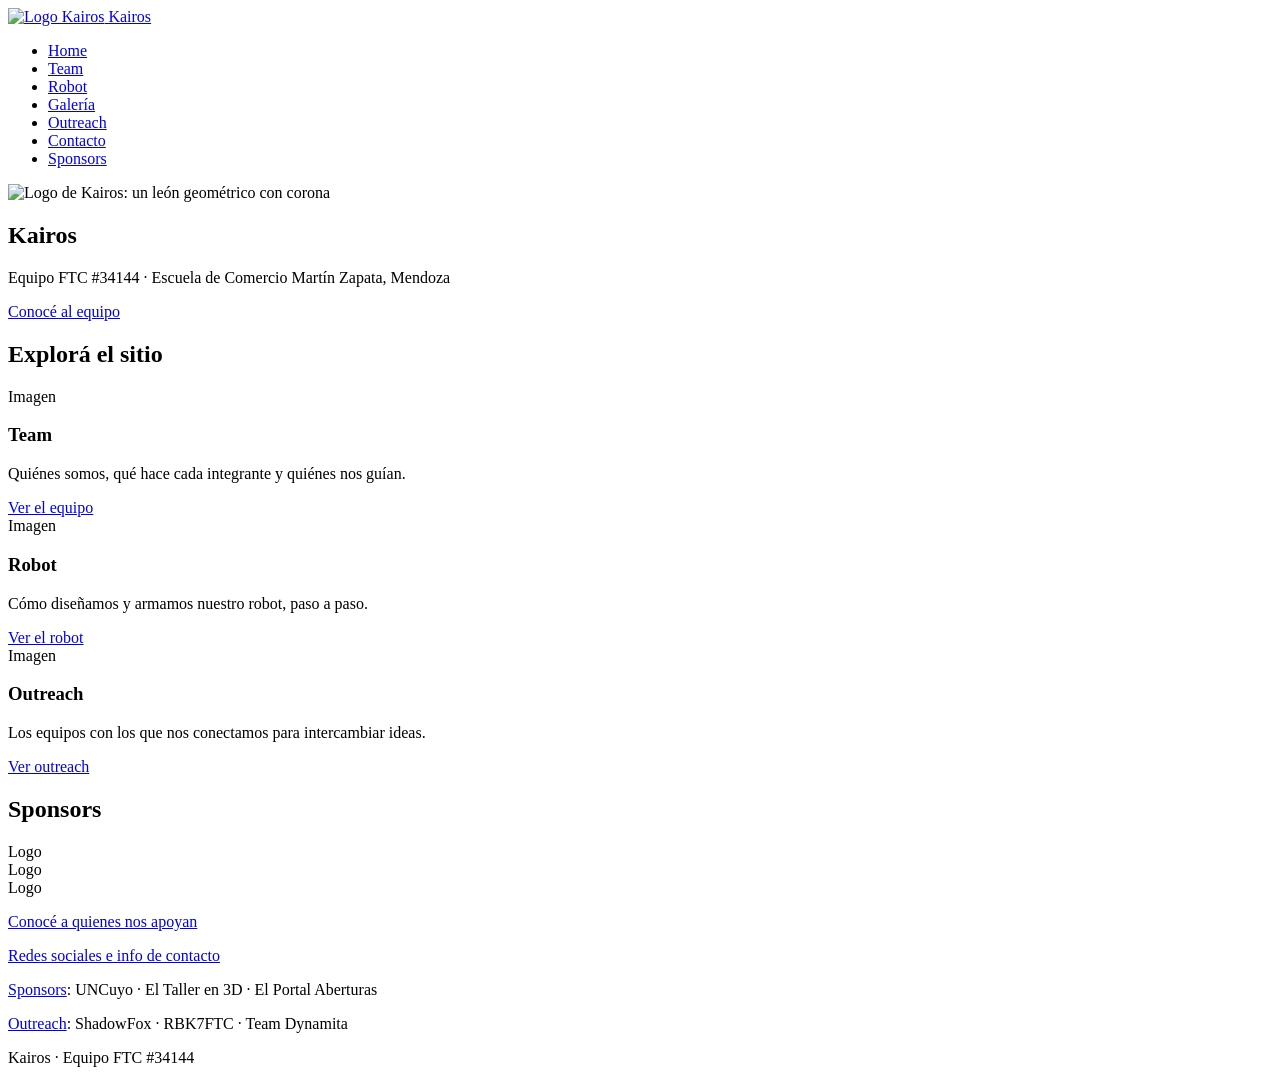
==== index.html @ e5d177cb "Add files via upload" ====
<!DOCTYPE html>
<html lang="es">
<head>
  <meta charset="UTF-8">
  <meta name="viewport" content="width=device-width, initial-scale=1.0">
  <meta name="description" content="Kairos, equipo FTC #34144 de la Escuela de Comercio Martín Zapata, Mendoza.">
  <title>Inicio | Kairos</title>
  <link rel="icon" href="img/logo.jpg">
  <link rel="stylesheet" href="css/style.css">
</head>
<body>
  <header>
    <div class="barra">
      <a class="marca" href="index.html"><img src="img/logo.jpg" alt="Logo Kairos"> Kairos</a>
      <nav aria-label="Menú principal">
        <ul>
          <li><a href="index.html" aria-current="page">Home</a></li>
          <li><a href="team.html">Team</a></li>
          <li><a href="robot.html">Robot</a></li>
          <li><a href="galeria.html">Galería</a></li>
          <li><a href="outreach.html">Outreach</a></li>
          <li><a href="contacto.html">Contacto</a></li>
          <li><a href="sponsors.html">Sponsors</a></li>
        </ul>
      </nav>
    </div>
  </header>

  <main>
    <section id="banner">
      <img class="logo-grande" src="img/logo.jpg" alt="Logo de Kairos: un león geométrico con corona">
      <h1>Kairos</h1>
      <p class="subtitulo">Equipo FTC #34144 · Escuela de Comercio Martín Zapata, Mendoza</p>
      <a class="boton" href="team.html">Conocé al equipo</a>
    </section>

    <section>
      <h2>Explorá el sitio</h2>
      <div class="grilla">
        <article class="tarjeta">
          <div class="foto">Imagen</div>
          <h3>Team</h3>
          <p>Quiénes somos, qué hace cada integrante y quiénes nos guían.</p>
          <a href="team.html">Ver el equipo</a>
        </article>
        <article class="tarjeta">
          <div class="foto">Imagen</div>
          <h3>Robot</h3>
          <p>Cómo diseñamos y armamos nuestro robot, paso a paso.</p>
          <a href="robot.html">Ver el robot</a>
        </article>
        <article class="tarjeta">
          <div class="foto">Imagen</div>
          <h3>Outreach</h3>
          <p>Los equipos con los que nos conectamos para intercambiar ideas.</p>
          <a href="outreach.html">Ver outreach</a>
        </article>
      </div>
    </section>

    <section>
      <h2>Sponsors</h2>
      <div class="grilla">
        <div class="foto logo">Logo</div>
        <div class="foto logo">Logo</div>
        <div class="foto logo">Logo</div>
      </div>
      <p><a href="sponsors.html">Conocé a quienes nos apoyan</a></p>
    </section>
  </main>

  <footer>
    <p><a href="contacto.html">Redes sociales e info de contacto</a></p>
    <p><a href="sponsors.html">Sponsors</a>: UNCuyo · El Taller en 3D · El Portal Aberturas</p>
    <p><a href="outreach.html">Outreach</a>: ShadowFox · RBK7FTC · Team Dynamita</p>
    <p>Kairos · Equipo FTC #34144</p>
  </footer>
</body>
</html>
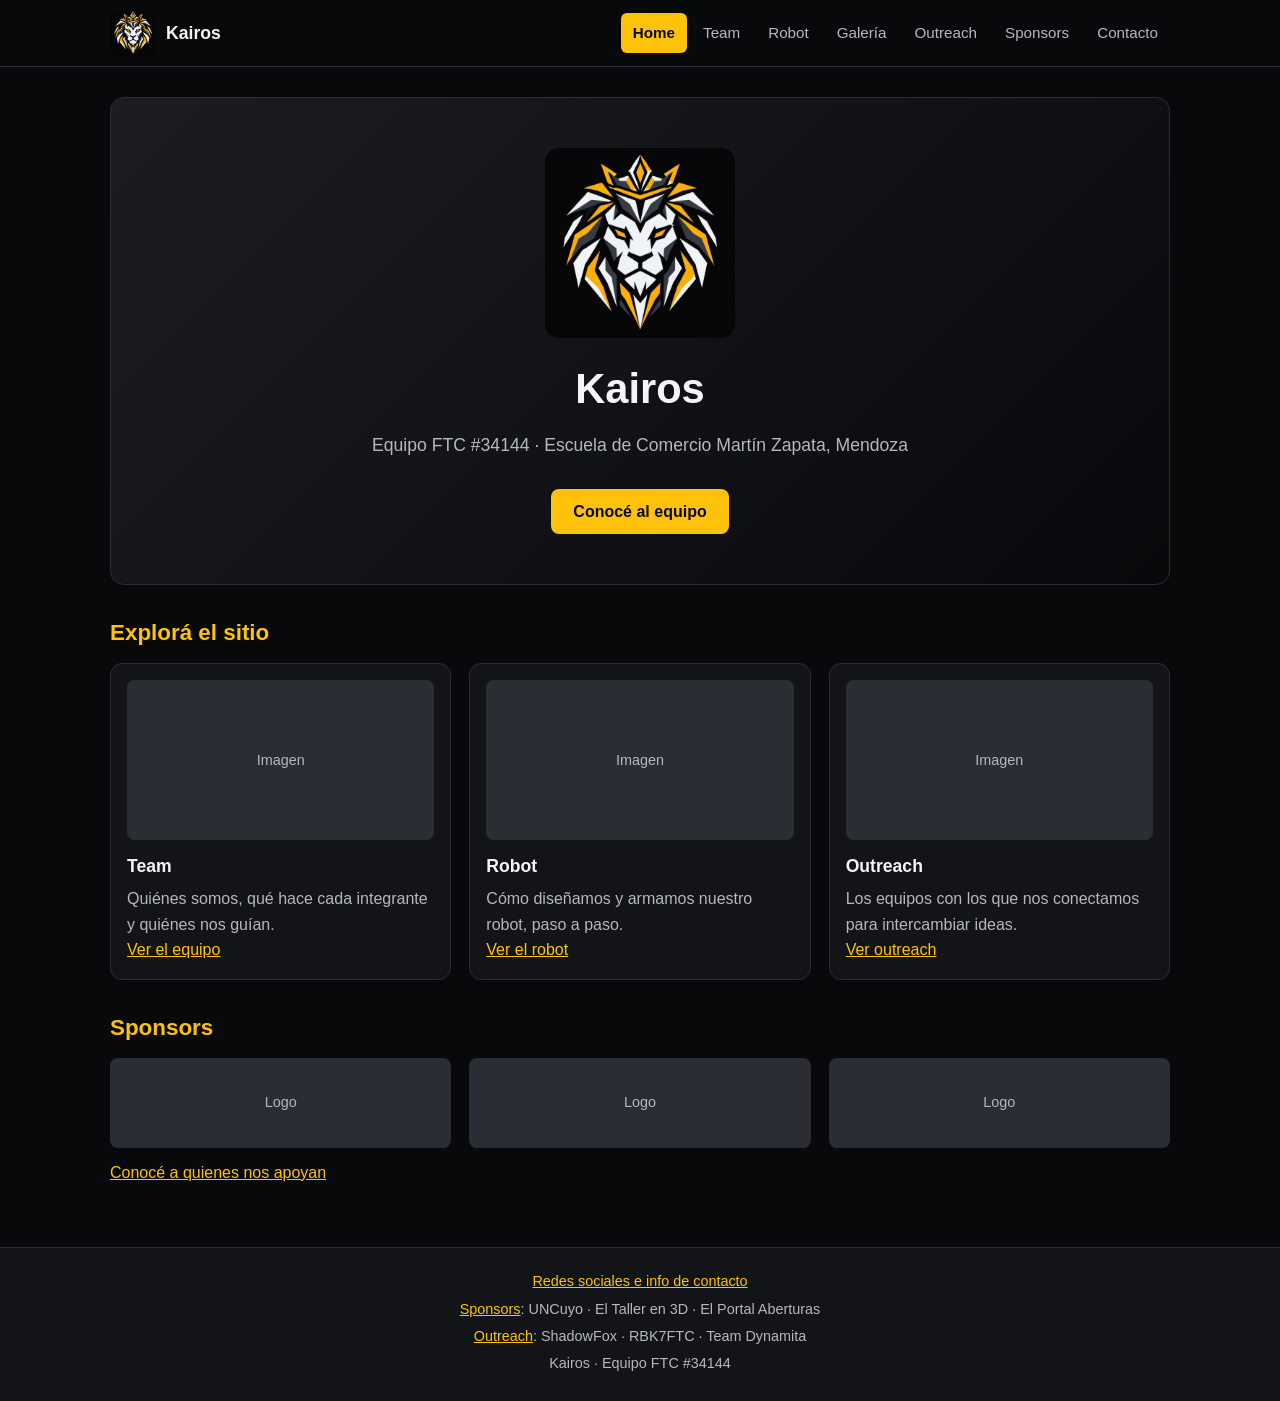
==== commit dc7c4168: "Corrección Pages Sponsors/Contacto" ====
--- a/index.html
+++ b/index.html
@@ -19,8 +19,8 @@
           <li><a href="robot.html">Robot</a></li>
           <li><a href="galeria.html">Galería</a></li>
           <li><a href="outreach.html">Outreach</a></li>
+          <li><a href="sponsors.html">Sponsors</a></li>
           <li><a href="contacto.html">Contacto</a></li>
-          <li><a href="sponsors.html">Sponsors</a></li>
         </ul>
       </nav>
     </div>
--- a/css/style.css
+++ b/css/style.css
@@ -0,0 +1,230 @@
+/* ===== Kairos - hoja de estilos única ===== */
+
+:root {
+  --fondo: #08090b;
+  --panel: #121418;
+  --borde: #2a2d34;
+  --texto: #f4f5f7;
+  --suave: #b4b8c0;
+  --acento: #ffc20a;
+  --acento-oscuro: #d9a300;
+}
+
+* { box-sizing: border-box; margin: 0; padding: 0; }
+
+body {
+  font-family: "Segoe UI", Roboto, Arial, sans-serif;
+  background: var(--fondo);
+  color: var(--texto);
+  line-height: 1.6;
+}
+
+a { color: var(--acento); }
+img { max-width: 100%; display: block; }
+
+/* ----- Encabezado y menú ----- */
+header {
+  background: var(--fondo);
+  border-bottom: 1px solid var(--borde);
+  position: sticky;
+  top: 0;
+  z-index: 10;
+}
+
+.barra {
+  max-width: 1100px;
+  margin: 0 auto;
+  padding: 10px 20px;
+  display: flex;
+  align-items: center;
+  justify-content: space-between;
+  flex-wrap: wrap;
+  gap: 10px;
+}
+
+.marca {
+  display: flex;
+  align-items: center;
+  gap: 10px;
+  text-decoration: none;
+  color: var(--texto);
+  font-weight: 700;
+  font-size: 1.1rem;
+}
+
+.marca img { width: 46px; height: 46px; border-radius: 8px; }
+
+nav ul {
+  list-style: none;
+  display: flex;
+  flex-wrap: wrap;
+  gap: 4px;
+}
+
+nav a {
+  display: block;
+  padding: 8px 12px;
+  border-radius: 6px;
+  color: var(--suave);
+  text-decoration: none;
+  font-size: 0.95rem;
+}
+
+nav a:hover { background: var(--borde); color: var(--texto); }
+
+nav a[aria-current="page"] {
+  background: var(--acento);
+  color: #08090b;
+  font-weight: 700;
+}
+
+/* ----- Contenido ----- */
+main {
+  max-width: 1100px;
+  margin: 0 auto;
+  padding: 30px 20px 50px;
+}
+
+h1 { font-size: 2.1rem; margin-bottom: 8px; }
+h2 { font-size: 1.4rem; margin: 30px 0 12px; color: var(--acento); }
+h3 { font-size: 1.1rem; margin-bottom: 6px; }
+p { color: var(--suave); margin-bottom: 12px; }
+
+.subtitulo { font-size: 1.1rem; margin-bottom: 20px; }
+
+#banner {
+  background: linear-gradient(135deg, #1b1d23, #08090b);
+  border: 1px solid var(--borde);
+  border-radius: 14px;
+  padding: 50px 30px;
+  text-align: center;
+  margin-bottom: 30px;
+}
+
+#banner h1 { font-size: 2.6rem; }
+.logo-grande { width: 190px; height: 190px; margin: 0 auto 18px; border-radius: 14px; }
+
+.boton {
+  display: inline-block;
+  background: var(--acento);
+  color: #08090b;
+  font-weight: 700;
+  padding: 10px 22px;
+  border-radius: 8px;
+  text-decoration: none;
+  border: none;
+  cursor: pointer;
+  font-size: 1rem;
+  margin-top: 10px;
+}
+
+.boton:hover { background: var(--acento-oscuro); }
+
+/* ----- Grillas y tarjetas ----- */
+.grilla {
+  display: grid;
+  grid-template-columns: repeat(auto-fit, minmax(220px, 1fr));
+  gap: 18px;
+}
+
+.tarjeta {
+  background: var(--panel);
+  border: 1px solid var(--borde);
+  border-radius: 12px;
+  padding: 16px;
+}
+
+.tarjeta p { margin-bottom: 0; }
+
+.foto {
+  background: var(--borde);
+  color: var(--suave);
+  border-radius: 8px;
+  height: 160px;
+  display: flex;
+  align-items: center;
+  justify-content: center;
+  margin-bottom: 12px;
+  font-size: 0.9rem;
+}
+
+.foto.grande { height: 300px; }
+.foto.logo { height: 90px; }
+
+.rol { color: var(--acento); font-size: 0.9rem; font-weight: 600; }
+
+/* ----- Pasos del proceso ----- */
+ol.pasos { list-style: none; counter-reset: paso; }
+
+ol.pasos li {
+  counter-increment: paso;
+  background: var(--panel);
+  border: 1px solid var(--borde);
+  border-radius: 10px;
+  padding: 14px 16px 14px 56px;
+  margin-bottom: 10px;
+  position: relative;
+  color: var(--suave);
+}
+
+ol.pasos li::before {
+  content: counter(paso);
+  position: absolute;
+  left: 14px;
+  top: 12px;
+  width: 28px;
+  height: 28px;
+  background: var(--acento);
+  color: #08090b;
+  font-weight: 700;
+  border-radius: 50%;
+  text-align: center;
+  line-height: 28px;
+}
+
+ol.pasos strong { color: var(--texto); }
+
+/* ----- Formulario ----- */
+form label { display: block; margin: 12px 0 4px; }
+
+form input, form textarea {
+  width: 100%;
+  padding: 10px;
+  background: var(--panel);
+  color: var(--texto);
+  border: 1px solid var(--borde);
+  border-radius: 8px;
+  font-size: 1rem;
+  font-family: inherit;
+}
+
+form input:focus, form textarea:focus {
+  outline: 2px solid var(--acento);
+}
+
+.dos-columnas {
+  display: grid;
+  grid-template-columns: repeat(auto-fit, minmax(300px, 1fr));
+  gap: 30px;
+}
+
+ul.lista { margin-left: 20px; color: var(--suave); }
+ul.lista li { margin-bottom: 6px; }
+
+/* ----- Pie de página ----- */
+footer {
+  border-top: 1px solid var(--borde);
+  background: var(--panel);
+  text-align: center;
+  padding: 22px 20px;
+  color: var(--suave);
+  font-size: 0.9rem;
+}
+
+footer p { margin-bottom: 4px; }
+
+@media (max-width: 600px) {
+  h1 { font-size: 1.7rem; }
+  #banner h1 { font-size: 2rem; }
+  .foto.grande { height: 200px; }
+}
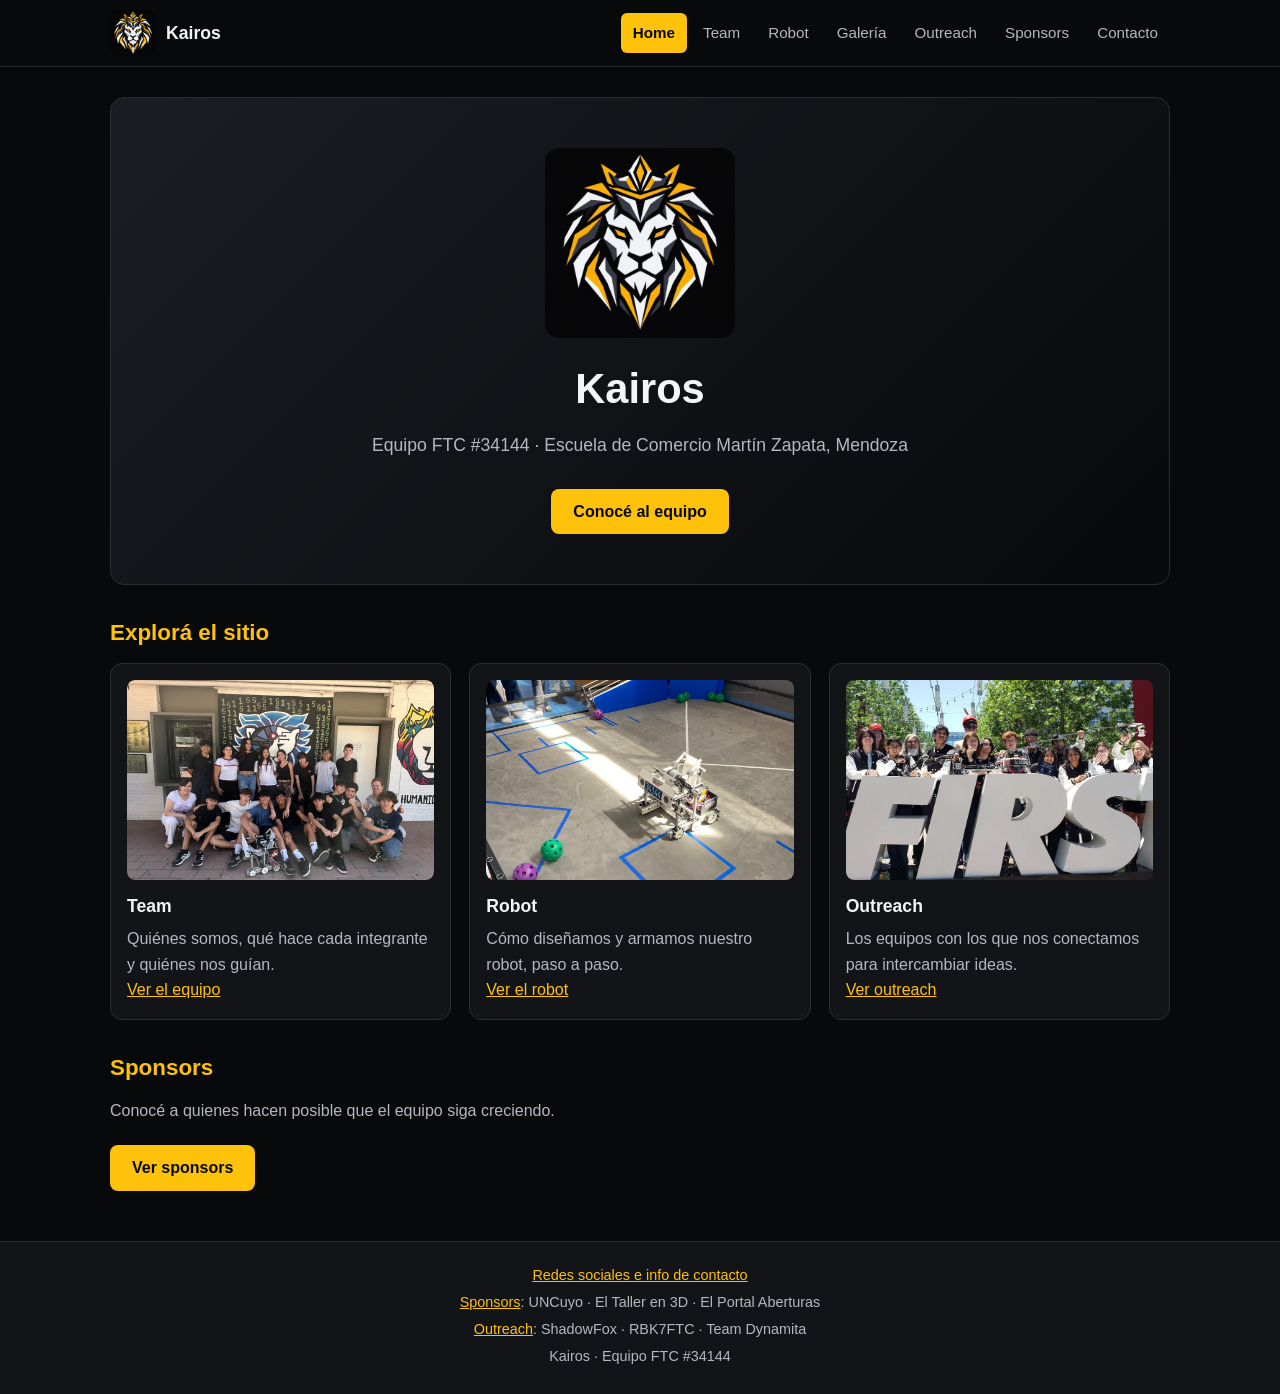
==== commit b42ede3e: "Add files via upload" ====
--- a/index.html
+++ b/index.html
@@ -38,19 +38,19 @@
       <h2>Explorá el sitio</h2>
       <div class="grilla">
         <article class="tarjeta">
-          <div class="foto">Imagen</div>
+          <div class="foto"><img src="img/galeria/equipo-escuela.jpg" alt="El equipo frente al mural del león" loading="lazy"></div>
           <h3>Team</h3>
           <p>Quiénes somos, qué hace cada integrante y quiénes nos guían.</p>
           <a href="team.html">Ver el equipo</a>
         </article>
         <article class="tarjeta">
-          <div class="foto">Imagen</div>
+          <div class="foto"><img src="img/galeria/ftc-cancha.jpg" alt="El robot FTC en la cancha" loading="lazy"></div>
           <h3>Robot</h3>
           <p>Cómo diseñamos y armamos nuestro robot, paso a paso.</p>
           <a href="robot.html">Ver el robot</a>
         </article>
         <article class="tarjeta">
-          <div class="foto">Imagen</div>
+          <div class="foto"><img src="img/outreach/first.jpg" alt="El equipo en la FIRST" loading="lazy"></div>
           <h3>Outreach</h3>
           <p>Los equipos con los que nos conectamos para intercambiar ideas.</p>
           <a href="outreach.html">Ver outreach</a>
@@ -60,12 +60,8 @@
 
     <section>
       <h2>Sponsors</h2>
-      <div class="grilla">
-        <div class="foto logo">Logo</div>
-        <div class="foto logo">Logo</div>
-        <div class="foto logo">Logo</div>
-      </div>
-      <p><a href="sponsors.html">Conocé a quienes nos apoyan</a></p>
+      <p>Conocé a quienes hacen posible que el equipo siga creciendo.</p>
+      <a class="boton" href="sponsors.html">Ver sponsors</a>
     </section>
   </main>
 
--- a/css/style.css
+++ b/css/style.css
@@ -228,3 +228,297 @@
   #banner h1 { font-size: 2rem; }
   .foto.grande { height: 200px; }
 }
+
+/* ===== Sponsors ===== */
+.ayuda { font-size: 0.9rem; }
+
+.sponsors-grilla {
+  display: grid;
+  grid-template-columns: repeat(3, minmax(0, 1fr));
+  gap: 24px;
+  justify-items: center;
+  margin: 20px 0 10px;
+}
+
+.sponsor {
+  background: none;
+  border: none;
+  color: var(--texto);
+  font: inherit;
+  cursor: pointer;
+  width: 100%;
+  max-width: 280px;
+  text-align: center;
+  transition: transform 0.2s ease;
+}
+
+.sponsor-img {
+  display: block;
+  aspect-ratio: 1;
+  border-radius: 24px;
+  overflow: hidden;
+  background: var(--panel);
+  border: 1px solid var(--borde);
+  transition: border-color 0.2s, box-shadow 0.2s;
+}
+
+.sponsor-logo { width: 100%; height: 100%; object-fit: contain; padding: 16px; box-sizing: border-box; }
+
+.vacio {
+  display: flex;
+  align-items: center;
+  justify-content: center;
+  background: var(--borde);
+  color: var(--suave);
+  font-weight: 700;
+}
+
+.sponsor-logo.vacio { width: 100%; height: 100%; font-size: 2.4rem; }
+.sponsor-nombre { display: block; margin-top: 12px; font-weight: 700; font-size: 1.05rem; }
+
+.sponsor:hover, .sponsor:focus-visible { transform: scale(1.07); }
+.sponsor:hover .sponsor-img, .sponsor:focus-visible .sponsor-img {
+  border-color: var(--acento);
+  box-shadow: 0 8px 30px rgba(255, 194, 10, 0.18);
+}
+.sponsor:focus-visible { outline: none; }
+
+/* Modal con fondo difuminado */
+.sin-scroll { overflow: hidden; }
+
+.modal {
+  position: fixed;
+  inset: 0;
+  z-index: 50;
+  display: flex;
+  align-items: center;
+  justify-content: center;
+  padding: 16px;
+  background: rgba(8, 9, 11, 0.55);
+  backdrop-filter: blur(10px);
+  -webkit-backdrop-filter: blur(10px);
+  opacity: 0;
+  transition: opacity 0.2s ease;
+}
+.modal[hidden] { display: none; }
+.modal.abierto { opacity: 1; }
+
+.modal-caja {
+  position: relative;
+  width: 100%;
+  max-width: 820px;
+  max-height: 92vh;
+  overflow-y: auto;
+  background: var(--panel);
+  border: 1px solid var(--borde);
+  border-radius: 20px;
+  padding: 28px;
+  transform: scale(0.94);
+  transition: transform 0.2s ease;
+}
+.modal.abierto .modal-caja { transform: scale(1); }
+
+.cerrar {
+  position: absolute;
+  top: 12px;
+  right: 14px;
+  width: 38px;
+  height: 38px;
+  border-radius: 50%;
+  border: 1px solid var(--borde);
+  background: var(--fondo);
+  color: var(--texto);
+  font-size: 1.5rem;
+  line-height: 1;
+  cursor: pointer;
+}
+.cerrar:hover { border-color: var(--acento); color: var(--acento); }
+
+.modal-cab { display: flex; align-items: center; gap: 18px; margin-bottom: 20px; padding-right: 40px; }
+.modal-cab h2 { margin: 0; color: var(--texto); font-size: 2rem; }
+.modal-logo { width: 84px; height: 84px; border-radius: 18px; object-fit: cover; flex-shrink: 0; }
+.modal-logo.vacio { font-size: 1.6rem; }
+
+.modal-bloque {
+  display: grid;
+  grid-template-columns: 170px 1fr;
+  gap: 16px;
+  padding: 14px 0;
+  border-top: 1px solid var(--borde);
+}
+.modal-bloque h3, .modal-ubicacion h3 { color: var(--acento); margin: 0; }
+.modal-bloque p { margin: 0; }
+
+.modal-fotos { display: grid; grid-template-columns: 1fr 1fr; gap: 14px; padding: 14px 0; border-top: 1px solid var(--borde); }
+.modal-foto { width: 100%; aspect-ratio: 4 / 3; object-fit: cover; border-radius: 12px; }
+.modal-foto.vacio { font-size: 0.9rem; font-weight: 400; }
+
+.modal-ubicacion { padding: 14px 0; border-top: 1px solid var(--borde); }
+.modal-ubicacion p { margin: 6px 0 10px; }
+.mapa { width: 100%; height: 240px; border: 1px solid var(--borde); border-radius: 12px; }
+.mapa.vacio { align-items: center; font-weight: 400; }
+.mapa-link { display: inline-block; margin-top: 6px; font-size: 0.9rem; }
+
+.modal-pie { display: flex; align-items: center; justify-content: space-between; gap: 10px; padding-top: 14px; border-top: 1px solid var(--borde); }
+.modal-pie .boton { margin: 0; }
+.nav-sp {
+  width: 44px; height: 44px;
+  border-radius: 50%;
+  border: 1px solid var(--borde);
+  background: var(--fondo);
+  color: var(--texto);
+  font-size: 1.2rem;
+  cursor: pointer;
+}
+.nav-sp:hover { border-color: var(--acento); color: var(--acento); }
+
+@media (max-width: 600px) {
+  .modal-caja { padding: 20px 16px; }
+  .modal-bloque { grid-template-columns: 1fr; gap: 6px; }
+  .modal-cab h2 { font-size: 1.5rem; }
+  .modal-logo { width: 64px; height: 64px; }
+}
+
+@media (prefers-reduced-motion: reduce) {
+  .sponsor, .modal, .modal-caja { transition: none; }
+}
+
+/* ===== Team roster (fotos de busto) ===== */
+.roster {
+  display: grid;
+  grid-template-columns: repeat(auto-fit, minmax(170px, 1fr));
+  gap: 18px;
+}
+.roster .tarjeta { padding: 12px; text-align: center; }
+.busto {
+  aspect-ratio: 4 / 5;
+  width: 100%;
+  object-fit: cover;
+  object-position: center top;
+  border-radius: 10px;
+  margin-bottom: 12px;
+}
+.busto.vacio { font-size: 0.9rem; font-weight: 400; }
+.coordinadora { grid-template-columns: minmax(220px, 340px); }
+
+/* ===== Contacto ===== */
+.aviso { background: var(--panel); border: 1px solid var(--acento); border-radius: 10px; padding: 12px 16px; color: var(--texto); margin-bottom: 14px; }
+.trampa { position: absolute; left: -9999px; }
+
+/* Mentores + coordinadora: 2 columnas, la coordinadora ocupa el ancho de ambas */
+.grilla.dos { grid-template-columns: repeat(2, 1fr); }
+.tarjeta.ancha { grid-column: 1 / -1; }
+.tarjeta.ancha .foto { height: 220px; }
+@media (max-width: 600px) { .grilla.dos { grid-template-columns: 1fr; } }
+
+/* ===== Trío de robots (robot.html) ===== */
+.robots-trio {
+  display: grid;
+  grid-template-columns: 1fr 1.25fr 1fr;
+  gap: 20px;
+  align-items: center;
+  margin: 24px 0 10px;
+}
+.robot-card {
+  background: var(--panel);
+  border: 1px solid var(--borde);
+  border-radius: 10px;
+  padding: 12px;
+  text-align: center;
+  transition: transform 0.25s ease, box-shadow 0.25s ease, border-color 0.25s ease;
+}
+.robot-card:hover {
+  transform: translateY(-6px) scale(1.02);
+  border-color: var(--acento);
+  box-shadow: 0 8px 24px rgba(255, 194, 10, 0.18);
+}
+.robot-card.destacado { border-color: var(--acento); box-shadow: 0 0 18px rgba(255, 194, 10, 0.12); }
+.robot-card .robot-foto { height: 240px; margin-bottom: 10px; overflow: hidden; }
+.robot-card.destacado .robot-foto { height: 300px; }
+.robot-foto img { width: 100%; height: 100%; object-fit: contain; }
+.robot-card figcaption strong { display: block; color: var(--texto); }
+.robot-card figcaption span { color: var(--acento); font-size: 0.9rem; font-weight: 600; }
+@media (max-width: 800px) {
+  .robots-trio { grid-template-columns: 1fr 1fr; }
+  .robot-card.destacado { grid-column: 1 / -1; order: -1; }
+}
+@media (max-width: 500px) {
+  .robots-trio { grid-template-columns: 1fr; }
+  .robot-card .robot-foto, .robot-card.destacado .robot-foto { height: 200px; }
+}
+@media (prefers-reduced-motion: reduce) { .robot-card:hover { transform: none; } }
+
+/* ===== Fotos reales dentro de .foto ===== */
+.foto img { width: 100%; height: 100%; object-fit: cover; border-radius: inherit; display: block; }
+.foto:has(img) { overflow: hidden; }
+.foto.galeria-foto { height: auto; aspect-ratio: 4 / 3; margin-bottom: 0; }
+.tarjeta .foto:has(img) { height: 200px; }
+.robot-foto img { object-fit: contain; }
+
+/* ===== Mentores: Cristina al centro, destacada ===== */
+.mentores-trio { display: grid; grid-template-columns: 1fr 1.25fr 1fr; gap: 20px; align-items: center; margin: 20px 0 10px; }
+.mentor-card { background: var(--panel); border: 1px solid var(--borde); border-radius: 10px; padding: 12px; text-align: center; transition: transform 0.25s ease, box-shadow 0.25s ease, border-color 0.25s ease; }
+.mentor-card:hover { transform: translateY(-6px) scale(1.02); border-color: var(--acento); box-shadow: 0 8px 24px rgba(255, 194, 10, 0.18); }
+.mentor-card.destacado { border-color: var(--acento); box-shadow: 0 0 18px rgba(255, 194, 10, 0.12); }
+.mentor-card p { margin-bottom: 0; }
+@media (max-width: 800px) { .mentores-trio { grid-template-columns: 1fr 1fr; } .mentor-card.destacado { grid-column: 1 / -1; order: -1; } }
+@media (max-width: 500px) { .mentores-trio { grid-template-columns: 1fr; } }
+@media (prefers-reduced-motion: reduce) { .mentor-card:hover { transform: none; } }
+
+/* ===== Logos de outreach ===== */
+.tarjeta .foto.logo:has(img) { height: 120px; background: transparent; }
+.foto.logo img { object-fit: contain; }
+
+
+/* Sponsors contactados: burbujas tipo contactos/redes */
+.sponsors-contactados { display: flex; flex-wrap: wrap; gap: 10px; margin: 18px 0 28px; }
+.contacto-burbuja { display: inline-flex; align-items: center; min-height: 40px; padding: 9px 16px; border: 1px solid var(--borde); border-radius: 999px; background: var(--panel); color: var(--texto); font-weight: 600; box-shadow: 0 3px 12px rgba(0,0,0,.08); }
+.contacto-burbuja::before { content: ""; width: 8px; height: 8px; margin-right: 9px; border-radius: 50%; background: var(--acento); }
+.sponsor-img { border-radius: 50%; max-width: 190px; margin: 0 auto; }
+.sponsor-logo { object-fit: contain; padding: 16px; background: var(--panel); }
+.modal-fotos { grid-template-columns: minmax(0, 1fr); }
+.modal-foto { max-height: 260px; object-fit: contain; background: var(--fondo); }
+.mentor-card .foto { width: 100%; height: 270px; object-fit: cover; object-position: center 35%; border-radius: 8px; display: block; }
+@media (max-width: 600px) { .mentor-card .foto { height: 240px; } .contacto-burbuja { font-size: .92rem; } }
+
+@media (max-width: 760px) { .sponsors-grilla { grid-template-columns: repeat(2, minmax(0, 1fr)); gap: 18px; } .sponsor { max-width: none; } }
+@media (max-width: 440px) { .sponsors-grilla { grid-template-columns: 1fr 1fr; gap: 12px; } .sponsor-nombre { font-size: .95rem; } .sponsor-logo { padding: 10px; } }
+
+
+/* Ajustes finales de sponsors: logos completos, sin máscara circular que los recorte. */
+.sponsors-grilla {
+  grid-template-columns: repeat(3, minmax(0, 1fr));
+  gap: 28px 24px;
+  align-items: start;
+}
+.sponsor { max-width: 280px; }
+.sponsor-img {
+  width: min(100%, 220px);
+  aspect-ratio: 4 / 3;
+  height: auto;
+  margin: 0 auto;
+  border-radius: 18px;
+  overflow: hidden;
+  background: #101216;
+}
+.sponsor-logo {
+  display: block;
+  width: 100%;
+  height: 100%;
+  object-fit: contain;
+  object-position: center;
+  padding: 12px;
+  background: transparent;
+}
+@media (max-width: 760px) {
+  .sponsors-grilla { grid-template-columns: repeat(2, minmax(0, 1fr)); gap: 20px 14px; }
+  .sponsor-img { width: 100%; max-width: 220px; }
+}
+@media (max-width: 440px) {
+  .sponsors-grilla { grid-template-columns: repeat(2, minmax(0, 1fr)); gap: 16px 10px; }
+  .sponsor-img { border-radius: 14px; }
+  .sponsor-logo { padding: 8px; }
+  .sponsor-nombre { font-size: .92rem; }
+}
+/* Encuadre de Nico: desplaza la foto un poco hacia arriba para dar aire sobre la cabeza. */
+.mentor-card img.foto[src*="nicolas_patricelli"] { object-position: center 22%; }
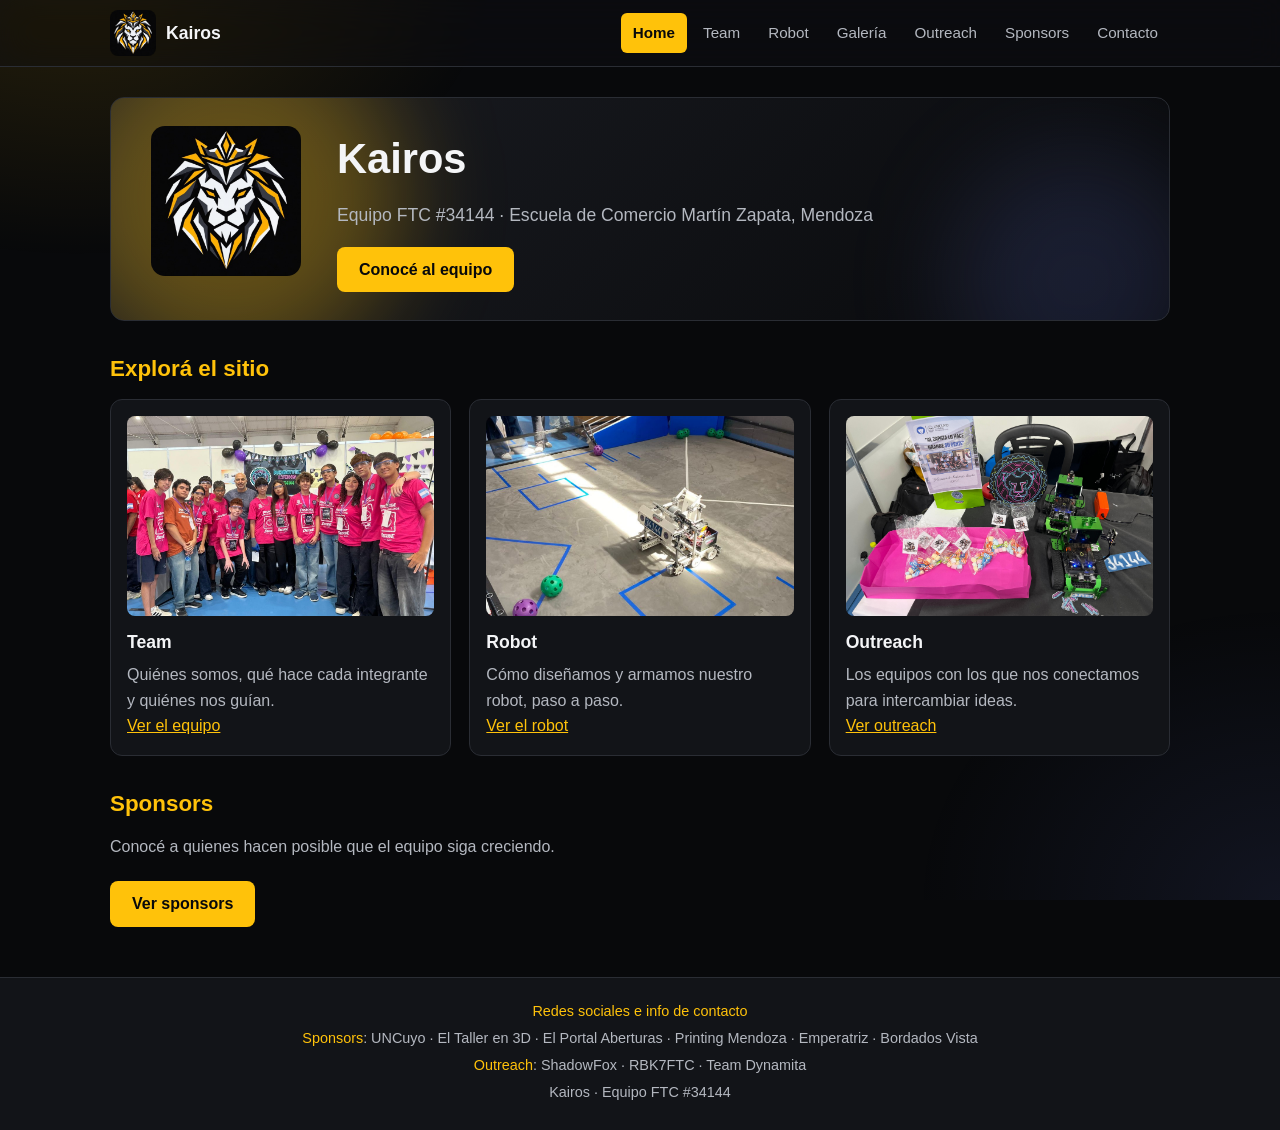
==== commit ac9e917d: "Add files via upload" ====
--- a/index.html
+++ b/index.html
@@ -50,7 +50,7 @@
           <a href="robot.html">Ver el robot</a>
         </article>
         <article class="tarjeta">
-          <div class="foto"><img src="img/outreach/first.jpg" alt="El equipo en la FIRST" loading="lazy"></div>
+          <div class="foto"><img src="img/galeria/equipo-ftc-grupal.jpg" alt="El equipo en la FIRST" loading="lazy"></div>
           <h3>Outreach</h3>
           <p>Los equipos con los que nos conectamos para intercambiar ideas.</p>
           <a href="outreach.html">Ver outreach</a>
@@ -67,7 +67,7 @@
 
   <footer>
     <p><a href="contacto.html">Redes sociales e info de contacto</a></p>
-    <p><a href="sponsors.html">Sponsors</a>: UNCuyo · El Taller en 3D · El Portal Aberturas</p>
+    <p><a href="sponsors.html">Sponsors</a>: UNCuyo · El Taller en 3D · El Portal Aberturas · Printing Mendoza · Emperatriz · Bordados Vista</p>
     <p><a href="outreach.html">Outreach</a>: ShadowFox · RBK7FTC · Team Dynamita</p>
     <p>Kairos · Equipo FTC #34144</p>
   </footer>
--- a/css/style.css
+++ b/css/style.css
@@ -1,4 +1,6 @@
-/* ===== Kairos - hoja de estilos única ===== */
+/* ===== Kairos - hoja de estilos única =====
+   Todo el diseño y las animaciones están acá. Los HTML solo tienen contenido.
+   Secciones: base · menú · componentes · páginas · animaciones · responsive */
 
 :root {
   --fondo: #08090b;
@@ -8,9 +10,12 @@
   --suave: #b4b8c0;
   --acento: #ffc20a;
   --acento-oscuro: #d9a300;
+  --brillo: 0 6px 18px rgba(255, 194, 10, 0.12);
+  --rapido: 0.45s ease;
 }
 
 * { box-sizing: border-box; margin: 0; padding: 0; }
+html { scroll-behavior: smooth; }
 
 body {
   font-family: "Segoe UI", Roboto, Arial, sans-serif;
@@ -18,13 +23,33 @@
   color: var(--texto);
   line-height: 1.6;
 }
+/* luz ambiente fija: da algo que desenfocar detrás del menú */
+body::before {
+  content: "";
+  position: fixed;
+  inset: 0;
+  z-index: -1;
+  pointer-events: none;
+  background:
+    radial-gradient(600px 420px at 6% -4%, rgba(255, 194, 10, 0.13), transparent 70%),
+    radial-gradient(520px 420px at 100% 100%, rgba(120, 140, 255, 0.09), transparent 70%);
+}
+body:has(.modal:target) { overflow: hidden; }
 
 a { color: var(--acento); }
 img { max-width: 100%; display: block; }
 
-/* ----- Encabezado y menú ----- */
+h1 { font-size: 2.1rem; margin-bottom: 8px; }
+h2 { font-size: 1.4rem; margin: 30px 0 12px; color: var(--acento); }
+h3 { font-size: 1.1rem; margin-bottom: 6px; }
+p { color: var(--suave); margin-bottom: 12px; }
+.subtitulo { font-size: 1.1rem; margin-bottom: 20px; }
+
+/* ===== Encabezado y menú ===== */
 header {
-  background: var(--fondo);
+  background: rgba(14, 15, 19, 0.5);
+  backdrop-filter: blur(18px) saturate(1.6);
+  -webkit-backdrop-filter: blur(18px) saturate(1.6);
   border-bottom: 1px solid var(--borde);
   position: sticky;
   top: 0;
@@ -51,15 +76,10 @@
   font-weight: 700;
   font-size: 1.1rem;
 }
-
-.marca img { width: 46px; height: 46px; border-radius: 8px; }
-
-nav ul {
-  list-style: none;
-  display: flex;
-  flex-wrap: wrap;
-  gap: 4px;
-}
+.marca img { width: 46px; height: 46px; border-radius: 8px; transition: transform 0.4s ease; }
+.marca:hover img { transform: rotate(-8deg) scale(1.1); }
+
+nav ul { list-style: none; display: flex; flex-wrap: wrap; gap: 4px; }
 
 nav a {
   display: block;
@@ -68,41 +88,39 @@
   color: var(--suave);
   text-decoration: none;
   font-size: 0.95rem;
-}
-
-nav a:hover { background: var(--borde); color: var(--texto); }
-
-nav a[aria-current="page"] {
-  background: var(--acento);
-  color: #08090b;
-  font-weight: 700;
-}
-
-/* ----- Contenido ----- */
-main {
-  max-width: 1100px;
-  margin: 0 auto;
-  padding: 30px 20px 50px;
-}
-
-h1 { font-size: 2.1rem; margin-bottom: 8px; }
-h2 { font-size: 1.4rem; margin: 30px 0 12px; color: var(--acento); }
-h3 { font-size: 1.1rem; margin-bottom: 6px; }
-p { color: var(--suave); margin-bottom: 12px; }
-
-.subtitulo { font-size: 1.1rem; margin-bottom: 20px; }
-
+  /* subrayado que crece desde el centro */
+  background: linear-gradient(var(--acento), var(--acento)) no-repeat center calc(100% - 4px) / 0 2px;
+  transition: background-size var(--rapido), color var(--rapido);
+}
+nav a:hover { color: var(--texto); background-size: calc(100% - 24px) 2px; }
+nav a[aria-current="page"] { background: var(--acento); color: #08090b; font-weight: 700; }
+
+/* ===== Contenido general ===== */
+main { max-width: 1100px; margin: 0 auto; padding: 30px 20px 50px; }
+
+/* Portada: logo a la izquierda y texto a la derecha (ocupa menos alto), con un brillo desenfocado de fondo */
 #banner {
+  position: relative;
+  isolation: isolate;
+  overflow: hidden;
+  display: grid;
+  grid-template-columns: auto 1fr;
+  grid-template-areas: "logo titulo" "logo texto" "logo boton";
+  align-content: center;
+  column-gap: 36px;
   background: linear-gradient(135deg, #1b1d23, #08090b);
   border: 1px solid var(--borde);
   border-radius: 14px;
-  padding: 50px 30px;
-  text-align: center;
+  padding: 28px 40px;
   margin-bottom: 30px;
 }
-
-#banner h1 { font-size: 2.6rem; }
-.logo-grande { width: 190px; height: 190px; margin: 0 auto 18px; border-radius: 14px; }
+#banner::before, #banner::after { content: ""; position: absolute; z-index: -1; border-radius: 50%; filter: blur(50px); }
+#banner::before { width: 340px; height: 340px; left: -50px; top: -70px; background: rgba(255, 194, 10, 0.32); animation: deriva 14s ease-in-out infinite alternate; }
+#banner::after { width: 260px; height: 260px; right: -40px; bottom: -90px; background: rgba(120, 140, 255, 0.14); animation: deriva 18s ease-in-out infinite alternate-reverse; }
+#banner h1 { grid-area: titulo; align-self: end; font-size: 2.6rem; }
+#banner .subtitulo { grid-area: texto; margin-bottom: 8px; }
+#banner .boton { grid-area: boton; justify-self: start; align-self: start; }
+.logo-grande { grid-area: logo; width: 150px; height: 150px; border-radius: 14px; animation: flotar 5s ease-in-out infinite; }
 
 .boton {
   display: inline-block;
@@ -110,52 +128,84 @@
   color: #08090b;
   font-weight: 700;
   padding: 10px 22px;
+  margin-top: 10px;
+  border: none;
   border-radius: 8px;
   text-decoration: none;
-  border: none;
+  font-size: 1rem;
   cursor: pointer;
-  font-size: 1rem;
-  margin-top: 10px;
-}
-
-.boton:hover { background: var(--acento-oscuro); }
-
-/* ----- Grillas y tarjetas ----- */
-.grilla {
-  display: grid;
-  grid-template-columns: repeat(auto-fit, minmax(220px, 1fr));
-  gap: 18px;
-}
-
-.tarjeta {
+  transition: transform var(--rapido), background var(--rapido), box-shadow var(--rapido);
+}
+.boton:hover { background: var(--acento-oscuro); transform: translateY(-2px); box-shadow: var(--brillo); }
+.boton:active { transform: translateY(0); }
+
+/* ===== Tarjetas y fotos ===== */
+.grilla { display: grid; grid-template-columns: repeat(auto-fit, minmax(220px, 1fr)); gap: 18px; }
+.grilla.dos { grid-template-columns: repeat(2, 1fr); }
+
+/* Todas las "cajas" comparten la misma base y el mismo hover */
+.tarjeta, .robot-card, .mentor-card {
   background: var(--panel);
   border: 1px solid var(--borde);
   border-radius: 12px;
   padding: 16px;
-}
-
-.tarjeta p { margin-bottom: 0; }
+  transition: transform var(--rapido), box-shadow var(--rapido), border-color var(--rapido);
+}
+.tarjeta:hover, .robot-card:hover, .mentor-card:hover {
+  transform: translateY(-3px);
+  border-color: var(--acento);
+  box-shadow: var(--brillo);
+}
+.tarjeta p, .mentor-card p { margin-bottom: 0; }
+.destacado { border-color: var(--acento); box-shadow: 0 0 18px rgba(255, 194, 10, 0.12); }
 
 .foto {
+  height: 200px;
+  margin-bottom: 12px;
+  border-radius: 8px;
+  overflow: hidden;
   background: var(--borde);
-  color: var(--suave);
-  border-radius: 8px;
-  height: 160px;
-  display: flex;
-  align-items: center;
-  justify-content: center;
-  margin-bottom: 12px;
-  font-size: 0.9rem;
-}
-
-.foto.grande { height: 300px; }
-.foto.logo { height: 90px; }
-
-.rol { color: var(--acento); font-size: 0.9rem; font-weight: 600; }
-
-/* ----- Pasos del proceso ----- */
+}
+.foto img { width: 100%; height: 100%; object-fit: cover; transition: transform 0.5s ease; }
+.tarjeta:hover .foto img, .galeria-foto:hover img { transform: scale(1.04); }
+/* Logos de outreach: mismo mosaico con resplandor que los sponsors */
+.tarjeta:has(img[src*="shadowfox"]) .foto.logo { --logo: url(../img/outreach/shadowfox.png); }
+.tarjeta:has(img[src*="rbk7"]) .foto.logo { --logo: url(../img/outreach/rbk7.png); }
+.tarjeta:has(img[src*="dynamita"]) .foto.logo { --logo: url(../img/outreach/dynamita.png); }
+.foto.logo { position: relative; isolation: isolate; overflow: visible; width: 130px; height: 130px; margin: 4px auto 18px; background: none; border-radius: 24px; }
+.foto.logo::before {
+  content: "";
+  position: absolute;
+  inset: 14% 8% -4%;
+  z-index: -1;
+  border-radius: 50%;
+  background: var(--logo) center / cover;
+  filter: blur(26px) saturate(1.5);
+  opacity: 0.3;
+  transition: opacity 0.5s ease, transform 0.5s ease;
+}
+.tarjeta:hover .foto.logo::before { opacity: 0.6; transform: scale(1.1); }
+.foto.logo img { border-radius: 24px; border: 1px solid rgba(255, 255, 255, 0.08); }
+.galeria-foto { height: auto; aspect-ratio: 4 / 3; margin-bottom: 0; }
+
+/* Team */
+.roster { display: grid; grid-template-columns: repeat(auto-fit, minmax(170px, 1fr)); gap: 18px; }
+.roster .tarjeta { padding: 12px; text-align: center; }
+.busto { aspect-ratio: 4 / 5; width: 100%; object-fit: cover; object-position: center top; border-radius: 10px; margin-bottom: 12px; }
+
+.mentores-trio, .robots-trio { display: grid; grid-template-columns: 1fr 1.25fr 1fr; gap: 20px; align-items: center; margin: 20px 0 10px; }
+.mentor-card, .robot-card { padding: 12px; text-align: center; }
+.mentor-foto { width: 100%; height: 270px; object-fit: cover; object-position: center 35%; border-radius: 8px; }
+.mentor-foto[src*="nicolas-patricelli"] { object-position: center 22%; } /* más aire sobre la cabeza */
+
+/* Robot */
+.robot-card .foto { height: 240px; margin-bottom: 10px; background: var(--borde); }
+.robot-card.destacado .foto { height: 300px; }
+.robot-card .foto img { object-fit: contain; }
+.robot-card figcaption strong { display: block; color: var(--texto); }
+.robot-card figcaption span { color: var(--acento); font-size: 0.9rem; font-weight: 600; }
+
 ol.pasos { list-style: none; counter-reset: paso; }
-
 ol.pasos li {
   counter-increment: paso;
   background: var(--panel);
@@ -165,8 +215,9 @@
   margin-bottom: 10px;
   position: relative;
   color: var(--suave);
-}
-
+  transition: transform var(--rapido), border-color var(--rapido);
+}
+ol.pasos li:hover { transform: translateX(8px); border-color: var(--acento); }
 ol.pasos li::before {
   content: counter(paso);
   position: absolute;
@@ -181,12 +232,32 @@
   text-align: center;
   line-height: 28px;
 }
-
 ol.pasos strong { color: var(--texto); }
 
-/* ----- Formulario ----- */
+/* ===== Contacto ===== */
+.dos-columnas { display: grid; grid-template-columns: repeat(auto-fit, minmax(300px, 1fr)); gap: 30px; }
+
+.capsulas { list-style: none; display: flex; flex-wrap: wrap; gap: 10px; margin-bottom: 8px; }
+.capsula, .burbuja {
+  display: inline-flex;
+  align-items: center;
+  gap: 9px;
+  padding: 9px 16px 9px 12px;
+  background: var(--panel);
+  border: 1px solid var(--borde);
+  border-radius: 999px;
+  color: var(--texto);
+  text-decoration: none;
+  font-size: 0.95rem;
+  transition: transform 0.15s ease, border-color 0.15s, background 0.15s;
+}
+span.capsula { color: var(--suave); }
+a.capsula:hover, a.capsula:focus-visible { border-color: var(--acento); background: #1a1c22; transform: translateY(-2px); outline: none; }
+.capsula svg { width: 20px; height: 20px; flex-shrink: 0; color: var(--acento); fill: none; stroke: currentColor; stroke-width: 1.8; stroke-linecap: round; stroke-linejoin: round; transition: transform var(--rapido); }
+.capsula svg .rel { fill: currentColor; stroke: none; }
+a.capsula:hover svg { transform: scale(1.2) rotate(-6deg); }
+
 form label { display: block; margin: 12px 0 4px; }
-
 form input, form textarea {
   width: 100%;
   padding: 10px;
@@ -196,112 +267,66 @@
   border-radius: 8px;
   font-size: 1rem;
   font-family: inherit;
-}
-
-form input:focus, form textarea:focus {
-  outline: 2px solid var(--acento);
-}
-
-.dos-columnas {
-  display: grid;
-  grid-template-columns: repeat(auto-fit, minmax(300px, 1fr));
-  gap: 30px;
-}
-
-ul.lista { margin-left: 20px; color: var(--suave); }
-ul.lista li { margin-bottom: 6px; }
-
-/* ----- Pie de página ----- */
-footer {
-  border-top: 1px solid var(--borde);
-  background: var(--panel);
-  text-align: center;
-  padding: 22px 20px;
-  color: var(--suave);
-  font-size: 0.9rem;
-}
-
-footer p { margin-bottom: 4px; }
-
-@media (max-width: 600px) {
-  h1 { font-size: 1.7rem; }
-  #banner h1 { font-size: 2rem; }
-  .foto.grande { height: 200px; }
-}
+  transition: border-color var(--rapido), box-shadow var(--rapido);
+}
+form input:focus, form textarea:focus { outline: none; border-color: var(--acento); box-shadow: 0 0 0 3px rgba(255, 194, 10, 0.25); }
+.trampa { position: absolute; left: -9999px; } /* anti-spam: los robots lo completan, las personas no lo ven */
 
 /* ===== Sponsors ===== */
 .ayuda { font-size: 0.9rem; }
 
-.sponsors-grilla {
-  display: grid;
-  grid-template-columns: repeat(3, minmax(0, 1fr));
-  gap: 24px;
-  justify-items: center;
-  margin: 20px 0 10px;
-}
-
-.sponsor {
-  background: none;
-  border: none;
-  color: var(--texto);
-  font: inherit;
-  cursor: pointer;
-  width: 100%;
-  max-width: 280px;
-  text-align: center;
-  transition: transform 0.2s ease;
-}
-
-.sponsor-img {
-  display: block;
-  aspect-ratio: 1;
-  border-radius: 24px;
-  overflow: hidden;
-  background: var(--panel);
-  border: 1px solid var(--borde);
-  transition: border-color 0.2s, box-shadow 0.2s;
-}
-
-.sponsor-logo { width: 100%; height: 100%; object-fit: contain; padding: 16px; box-sizing: border-box; }
-
-.vacio {
-  display: flex;
-  align-items: center;
-  justify-content: center;
-  background: var(--borde);
-  color: var(--suave);
-  font-weight: 700;
-}
-
-.sponsor-logo.vacio { width: 100%; height: 100%; font-size: 2.4rem; }
-.sponsor-nombre { display: block; margin-top: 12px; font-weight: 700; font-size: 1.05rem; }
-
-.sponsor:hover, .sponsor:focus-visible { transform: scale(1.07); }
-.sponsor:hover .sponsor-img, .sponsor:focus-visible .sponsor-img {
-  border-color: var(--acento);
-  box-shadow: 0 8px 30px rgba(255, 194, 10, 0.18);
-}
-.sponsor:focus-visible { outline: none; }
-
-/* Modal con fondo difuminado */
-.sin-scroll { overflow: hidden; }
-
+.sponsors-grilla { display: grid; grid-template-columns: repeat(3, minmax(0, 1fr)); gap: 28px 24px; align-items: start; justify-items: center; margin: 20px 0 10px; }
+
+/* Cada logo es un mosaico redondeado con un resplandor de su propio color (la imagen se repite, desenfocada, detrás) */
+.sponsor[href="#uncuyo"] { --logo: url(../img/sponsors/uncuyo.jpg); }
+.sponsor[href="#el-taller-en-3d"] { --logo: url(../img/sponsors/el-taller-en-3d.jpg); }
+.sponsor[href="#el-portal-aberturas"] { --logo: url(../img/sponsors/el-portal-aberturas.png); }
+.sponsor[href="#printing-mendoza"] { --logo: url(../img/sponsors/printing-mendoza.jpg); }
+.sponsor[href="#bordados-vista"] { --logo: url(../img/sponsors/bordados-vista.jpg); }
+.sponsor[href="#emperatriz"] { --logo: url(../img/sponsors/emperatriz.jpg); }
+
+.sponsor { position: relative; isolation: isolate; display: block; width: 100%; max-width: 240px; text-align: center; color: var(--texto); text-decoration: none; transition: transform 0.5s ease; }
+.sponsor-img { position: relative; display: block; aspect-ratio: 1; border-radius: 24px; }
+.sponsor-img::before {
+  content: "";
+  position: absolute;
+  inset: 12% 8% -4%;
+  z-index: -1;
+  border-radius: 50%;
+  background: var(--logo) center / cover;
+  filter: blur(26px) saturate(1.5);
+  opacity: 0.28;
+  transition: opacity 0.5s ease, transform 0.5s ease;
+}
+.sponsor-img img { width: 100%; height: 100%; object-fit: cover; border-radius: 24px; border: 1px solid rgba(255, 255, 255, 0.08); transition: transform 0.5s ease; }
+img[src*="uncuyo"] { object-fit: contain; background: #2146b8; } /* logo apaisado: se muestra entero sobre su mismo azul */
+.sponsor-nombre { display: block; margin-top: 14px; font-weight: 700; font-size: 1.05rem; transition: color 0.5s ease; }
+.sponsor:hover, .sponsor:focus-visible { transform: translateY(-2px); outline: none; }
+.sponsor:hover .sponsor-img::before, .sponsor:focus-visible .sponsor-img::before { opacity: 0.6; transform: scale(1.1); }
+.sponsor:hover .sponsor-img img { transform: scale(1.02); }
+.sponsor:hover .sponsor-nombre { color: var(--acento); }
+
+.sponsors-contactados { display: flex; flex-wrap: wrap; gap: 10px; margin: 18px 0 28px; }
+.burbuja { padding: 9px 16px; min-height: 40px; font-weight: 600; box-shadow: 0 3px 12px rgba(0, 0, 0, 0.08); }
+.burbuja::before { content: ""; width: 8px; height: 8px; border-radius: 50%; background: var(--acento); transition: transform var(--rapido); }
+.burbuja:hover { border-color: var(--acento); transform: translateY(-2px); }
+.burbuja:hover::before { transform: scale(1.6); }
+
+/* Ventana de detalle: se abre con :target (sponsors.html#id), sin JavaScript */
 .modal {
+  display: none;
   position: fixed;
   inset: 0;
   z-index: 50;
-  display: flex;
   align-items: center;
   justify-content: center;
   padding: 16px;
   background: rgba(8, 9, 11, 0.55);
   backdrop-filter: blur(10px);
   -webkit-backdrop-filter: blur(10px);
-  opacity: 0;
-  transition: opacity 0.2s ease;
-}
-.modal[hidden] { display: none; }
-.modal.abierto { opacity: 1; }
+}
+.modal:target { display: flex; animation: entrar 0.25s ease; }
+.modal-fondo { position: absolute; inset: 0; cursor: default; } /* clic afuera = cerrar */
 
 .modal-caja {
   position: relative;
@@ -313,212 +338,100 @@
   border: 1px solid var(--borde);
   border-radius: 20px;
   padding: 28px;
-  transform: scale(0.94);
-  transition: transform 0.2s ease;
-}
-.modal.abierto .modal-caja { transform: scale(1); }
-
-.cerrar {
-  position: absolute;
-  top: 12px;
-  right: 14px;
-  width: 38px;
-  height: 38px;
+}
+.modal:target .modal-caja { animation: zoom 0.3s ease; }
+
+.cerrar, .nav-sp {
+  display: flex;
+  align-items: center;
+  justify-content: center;
+  border: 1px solid var(--borde);
   border-radius: 50%;
-  border: 1px solid var(--borde);
   background: var(--fondo);
   color: var(--texto);
-  font-size: 1.5rem;
-  line-height: 1;
-  cursor: pointer;
-}
-.cerrar:hover { border-color: var(--acento); color: var(--acento); }
+  text-decoration: none;
+  transition: border-color var(--rapido), color var(--rapido), transform var(--rapido);
+}
+.cerrar:hover, .nav-sp:hover { border-color: var(--acento); color: var(--acento); }
+.cerrar { position: absolute; top: 12px; right: 14px; width: 38px; height: 38px; font-size: 1.5rem; }
+.cerrar:hover { transform: rotate(90deg); }
+.nav-sp { width: 44px; height: 44px; font-size: 1.2rem; }
+.nav-sp:hover { transform: scale(1.12); }
 
 .modal-cab { display: flex; align-items: center; gap: 18px; margin-bottom: 20px; padding-right: 40px; }
 .modal-cab h2 { margin: 0; color: var(--texto); font-size: 2rem; }
-.modal-logo { width: 84px; height: 84px; border-radius: 18px; object-fit: cover; flex-shrink: 0; }
-.modal-logo.vacio { font-size: 1.6rem; }
-
-.modal-bloque {
-  display: grid;
-  grid-template-columns: 170px 1fr;
-  gap: 16px;
-  padding: 14px 0;
-  border-top: 1px solid var(--borde);
-}
-.modal-bloque h3, .modal-ubicacion h3 { color: var(--acento); margin: 0; }
+.modal-cab img { width: 84px; height: 84px; border-radius: 18px; object-fit: cover; flex-shrink: 0; }
+
+.modal-bloque { display: grid; grid-template-columns: 170px 1fr; gap: 16px; padding: 14px 0; border-top: 1px solid var(--borde); }
+.modal-bloque h3 { color: var(--acento); margin: 0; }
 .modal-bloque p { margin: 0; }
 
-.modal-fotos { display: grid; grid-template-columns: 1fr 1fr; gap: 14px; padding: 14px 0; border-top: 1px solid var(--borde); }
-.modal-foto { width: 100%; aspect-ratio: 4 / 3; object-fit: cover; border-radius: 12px; }
-.modal-foto.vacio { font-size: 0.9rem; font-weight: 400; }
-
-.modal-ubicacion { padding: 14px 0; border-top: 1px solid var(--borde); }
-.modal-ubicacion p { margin: 6px 0 10px; }
 .mapa { width: 100%; height: 240px; border: 1px solid var(--borde); border-radius: 12px; }
-.mapa.vacio { align-items: center; font-weight: 400; }
 .mapa-link { display: inline-block; margin-top: 6px; font-size: 0.9rem; }
-
-.modal-pie { display: flex; align-items: center; justify-content: space-between; gap: 10px; padding-top: 14px; border-top: 1px solid var(--borde); }
+.modal-pie { display: flex; align-items: center; justify-content: space-between; gap: 10px; padding-top: 14px; margin-top: 14px; border-top: 1px solid var(--borde); }
 .modal-pie .boton { margin: 0; }
-.nav-sp {
-  width: 44px; height: 44px;
-  border-radius: 50%;
-  border: 1px solid var(--borde);
-  background: var(--fondo);
-  color: var(--texto);
-  font-size: 1.2rem;
-  cursor: pointer;
-}
-.nav-sp:hover { border-color: var(--acento); color: var(--acento); }
-
+
+/* ===== Pie de página ===== */
+footer { border-top: 1px solid var(--borde); background: var(--panel); text-align: center; padding: 22px 20px; color: var(--suave); font-size: 0.9rem; }
+footer p { margin-bottom: 4px; }
+footer a { text-decoration: none; transition: color var(--rapido); }
+footer a:hover { color: var(--texto); text-decoration: underline; }
+
+/* ===== Animaciones ===== */
+@keyframes subir { from { opacity: 0; transform: translateY(20px); } }
+@keyframes entrar { from { opacity: 0; } }
+@keyframes zoom { from { opacity: 0; transform: scale(0.94); } }
+@keyframes flotar { 50% { transform: translateY(-6px); } }
+@keyframes deriva { to { transform: translate(60px, 30px) scale(1.15); } }
+
+/* Al cargar: el título y el texto entran escalonados */
+main > h1, main > .subtitulo, #banner > * { animation: subir 0.6s ease both; }
+main > .subtitulo, #banner > :nth-child(2) { animation-delay: 0.1s; }
+#banner > :nth-child(3) { animation-delay: 0.2s; }
+#banner > :nth-child(4) { animation-delay: 0.3s; }
+
+/* Al hacer scroll: las tarjetas aparecen al entrar en pantalla (donde el navegador lo soporta) */
+@supports (animation-timeline: view()) {
+  .tarjeta, .robot-card, .mentor-card, .sponsor, ol.pasos li, main > h2 {
+    animation: subir linear both;
+    animation-timeline: view();
+    animation-range: entry 0% entry 40%;
+  }
+}
+
+@media (prefers-reduced-motion: reduce) {
+  * { animation: none !important; transition: none !important; scroll-behavior: auto !important; }
+}
+
+/* ===== Responsive ===== */
+@media (max-width: 800px) {
+  .mentores-trio, .robots-trio { grid-template-columns: 1fr 1fr; }
+  .mentor-card.destacado, .robot-card.destacado { grid-column: 1 / -1; order: -1; }
+}
+@media (max-width: 760px) {
+  .sponsors-grilla { grid-template-columns: repeat(2, minmax(0, 1fr)); gap: 20px 14px; }
+}
+@media (max-width: 700px) {
+  #banner { grid-template-columns: 1fr; grid-template-areas: "logo" "titulo" "texto" "boton"; justify-items: center; text-align: center; padding: 28px 20px; }
+  #banner h1, #banner .boton { justify-self: center; align-self: auto; }
+  .logo-grande { margin-bottom: 10px; }
+}
 @media (max-width: 600px) {
+  h1 { font-size: 1.7rem; }
+  #banner h1 { font-size: 2rem; }
+  .grilla.dos { grid-template-columns: 1fr; }
+  .mentor-foto { height: 240px; }
+  .burbuja { font-size: 0.92rem; }
   .modal-caja { padding: 20px 16px; }
   .modal-bloque { grid-template-columns: 1fr; gap: 6px; }
   .modal-cab h2 { font-size: 1.5rem; }
-  .modal-logo { width: 64px; height: 64px; }
-}
-
-@media (prefers-reduced-motion: reduce) {
-  .sponsor, .modal, .modal-caja { transition: none; }
-}
-
-/* ===== Team roster (fotos de busto) ===== */
-.roster {
-  display: grid;
-  grid-template-columns: repeat(auto-fit, minmax(170px, 1fr));
-  gap: 18px;
-}
-.roster .tarjeta { padding: 12px; text-align: center; }
-.busto {
-  aspect-ratio: 4 / 5;
-  width: 100%;
-  object-fit: cover;
-  object-position: center top;
-  border-radius: 10px;
-  margin-bottom: 12px;
-}
-.busto.vacio { font-size: 0.9rem; font-weight: 400; }
-.coordinadora { grid-template-columns: minmax(220px, 340px); }
-
-/* ===== Contacto ===== */
-.aviso { background: var(--panel); border: 1px solid var(--acento); border-radius: 10px; padding: 12px 16px; color: var(--texto); margin-bottom: 14px; }
-.trampa { position: absolute; left: -9999px; }
-
-/* Mentores + coordinadora: 2 columnas, la coordinadora ocupa el ancho de ambas */
-.grilla.dos { grid-template-columns: repeat(2, 1fr); }
-.tarjeta.ancha { grid-column: 1 / -1; }
-.tarjeta.ancha .foto { height: 220px; }
-@media (max-width: 600px) { .grilla.dos { grid-template-columns: 1fr; } }
-
-/* ===== Trío de robots (robot.html) ===== */
-.robots-trio {
-  display: grid;
-  grid-template-columns: 1fr 1.25fr 1fr;
-  gap: 20px;
-  align-items: center;
-  margin: 24px 0 10px;
-}
-.robot-card {
-  background: var(--panel);
-  border: 1px solid var(--borde);
-  border-radius: 10px;
-  padding: 12px;
-  text-align: center;
-  transition: transform 0.25s ease, box-shadow 0.25s ease, border-color 0.25s ease;
-}
-.robot-card:hover {
-  transform: translateY(-6px) scale(1.02);
-  border-color: var(--acento);
-  box-shadow: 0 8px 24px rgba(255, 194, 10, 0.18);
-}
-.robot-card.destacado { border-color: var(--acento); box-shadow: 0 0 18px rgba(255, 194, 10, 0.12); }
-.robot-card .robot-foto { height: 240px; margin-bottom: 10px; overflow: hidden; }
-.robot-card.destacado .robot-foto { height: 300px; }
-.robot-foto img { width: 100%; height: 100%; object-fit: contain; }
-.robot-card figcaption strong { display: block; color: var(--texto); }
-.robot-card figcaption span { color: var(--acento); font-size: 0.9rem; font-weight: 600; }
-@media (max-width: 800px) {
-  .robots-trio { grid-template-columns: 1fr 1fr; }
-  .robot-card.destacado { grid-column: 1 / -1; order: -1; }
+  .modal-cab img { width: 64px; height: 64px; }
 }
 @media (max-width: 500px) {
-  .robots-trio { grid-template-columns: 1fr; }
-  .robot-card .robot-foto, .robot-card.destacado .robot-foto { height: 200px; }
-}
-@media (prefers-reduced-motion: reduce) { .robot-card:hover { transform: none; } }
-
-/* ===== Fotos reales dentro de .foto ===== */
-.foto img { width: 100%; height: 100%; object-fit: cover; border-radius: inherit; display: block; }
-.foto:has(img) { overflow: hidden; }
-.foto.galeria-foto { height: auto; aspect-ratio: 4 / 3; margin-bottom: 0; }
-.tarjeta .foto:has(img) { height: 200px; }
-.robot-foto img { object-fit: contain; }
-
-/* ===== Mentores: Cristina al centro, destacada ===== */
-.mentores-trio { display: grid; grid-template-columns: 1fr 1.25fr 1fr; gap: 20px; align-items: center; margin: 20px 0 10px; }
-.mentor-card { background: var(--panel); border: 1px solid var(--borde); border-radius: 10px; padding: 12px; text-align: center; transition: transform 0.25s ease, box-shadow 0.25s ease, border-color 0.25s ease; }
-.mentor-card:hover { transform: translateY(-6px) scale(1.02); border-color: var(--acento); box-shadow: 0 8px 24px rgba(255, 194, 10, 0.18); }
-.mentor-card.destacado { border-color: var(--acento); box-shadow: 0 0 18px rgba(255, 194, 10, 0.12); }
-.mentor-card p { margin-bottom: 0; }
-@media (max-width: 800px) { .mentores-trio { grid-template-columns: 1fr 1fr; } .mentor-card.destacado { grid-column: 1 / -1; order: -1; } }
-@media (max-width: 500px) { .mentores-trio { grid-template-columns: 1fr; } }
-@media (prefers-reduced-motion: reduce) { .mentor-card:hover { transform: none; } }
-
-/* ===== Logos de outreach ===== */
-.tarjeta .foto.logo:has(img) { height: 120px; background: transparent; }
-.foto.logo img { object-fit: contain; }
-
-
-/* Sponsors contactados: burbujas tipo contactos/redes */
-.sponsors-contactados { display: flex; flex-wrap: wrap; gap: 10px; margin: 18px 0 28px; }
-.contacto-burbuja { display: inline-flex; align-items: center; min-height: 40px; padding: 9px 16px; border: 1px solid var(--borde); border-radius: 999px; background: var(--panel); color: var(--texto); font-weight: 600; box-shadow: 0 3px 12px rgba(0,0,0,.08); }
-.contacto-burbuja::before { content: ""; width: 8px; height: 8px; margin-right: 9px; border-radius: 50%; background: var(--acento); }
-.sponsor-img { border-radius: 50%; max-width: 190px; margin: 0 auto; }
-.sponsor-logo { object-fit: contain; padding: 16px; background: var(--panel); }
-.modal-fotos { grid-template-columns: minmax(0, 1fr); }
-.modal-foto { max-height: 260px; object-fit: contain; background: var(--fondo); }
-.mentor-card .foto { width: 100%; height: 270px; object-fit: cover; object-position: center 35%; border-radius: 8px; display: block; }
-@media (max-width: 600px) { .mentor-card .foto { height: 240px; } .contacto-burbuja { font-size: .92rem; } }
-
-@media (max-width: 760px) { .sponsors-grilla { grid-template-columns: repeat(2, minmax(0, 1fr)); gap: 18px; } .sponsor { max-width: none; } }
-@media (max-width: 440px) { .sponsors-grilla { grid-template-columns: 1fr 1fr; gap: 12px; } .sponsor-nombre { font-size: .95rem; } .sponsor-logo { padding: 10px; } }
-
-
-/* Ajustes finales de sponsors: logos completos, sin máscara circular que los recorte. */
-.sponsors-grilla {
-  grid-template-columns: repeat(3, minmax(0, 1fr));
-  gap: 28px 24px;
-  align-items: start;
-}
-.sponsor { max-width: 280px; }
-.sponsor-img {
-  width: min(100%, 220px);
-  aspect-ratio: 4 / 3;
-  height: auto;
-  margin: 0 auto;
-  border-radius: 18px;
-  overflow: hidden;
-  background: #101216;
-}
-.sponsor-logo {
-  display: block;
-  width: 100%;
-  height: 100%;
-  object-fit: contain;
-  object-position: center;
-  padding: 12px;
-  background: transparent;
-}
-@media (max-width: 760px) {
-  .sponsors-grilla { grid-template-columns: repeat(2, minmax(0, 1fr)); gap: 20px 14px; }
-  .sponsor-img { width: 100%; max-width: 220px; }
+  .mentores-trio, .robots-trio { grid-template-columns: 1fr; }
+  .robot-card .foto, .robot-card.destacado .foto { height: 200px; }
 }
 @media (max-width: 440px) {
-  .sponsors-grilla { grid-template-columns: repeat(2, minmax(0, 1fr)); gap: 16px 10px; }
-  .sponsor-img { border-radius: 14px; }
-  .sponsor-logo { padding: 8px; }
-  .sponsor-nombre { font-size: .92rem; }
-}
-/* Encuadre de Nico: desplaza la foto un poco hacia arriba para dar aire sobre la cabeza. */
-.mentor-card img.foto[src*="nicolas_patricelli"] { object-position: center 22%; }
+  .sponsors-grilla { gap: 16px 10px; }
+  .sponsor-nombre { font-size: 0.92rem; }
+}
